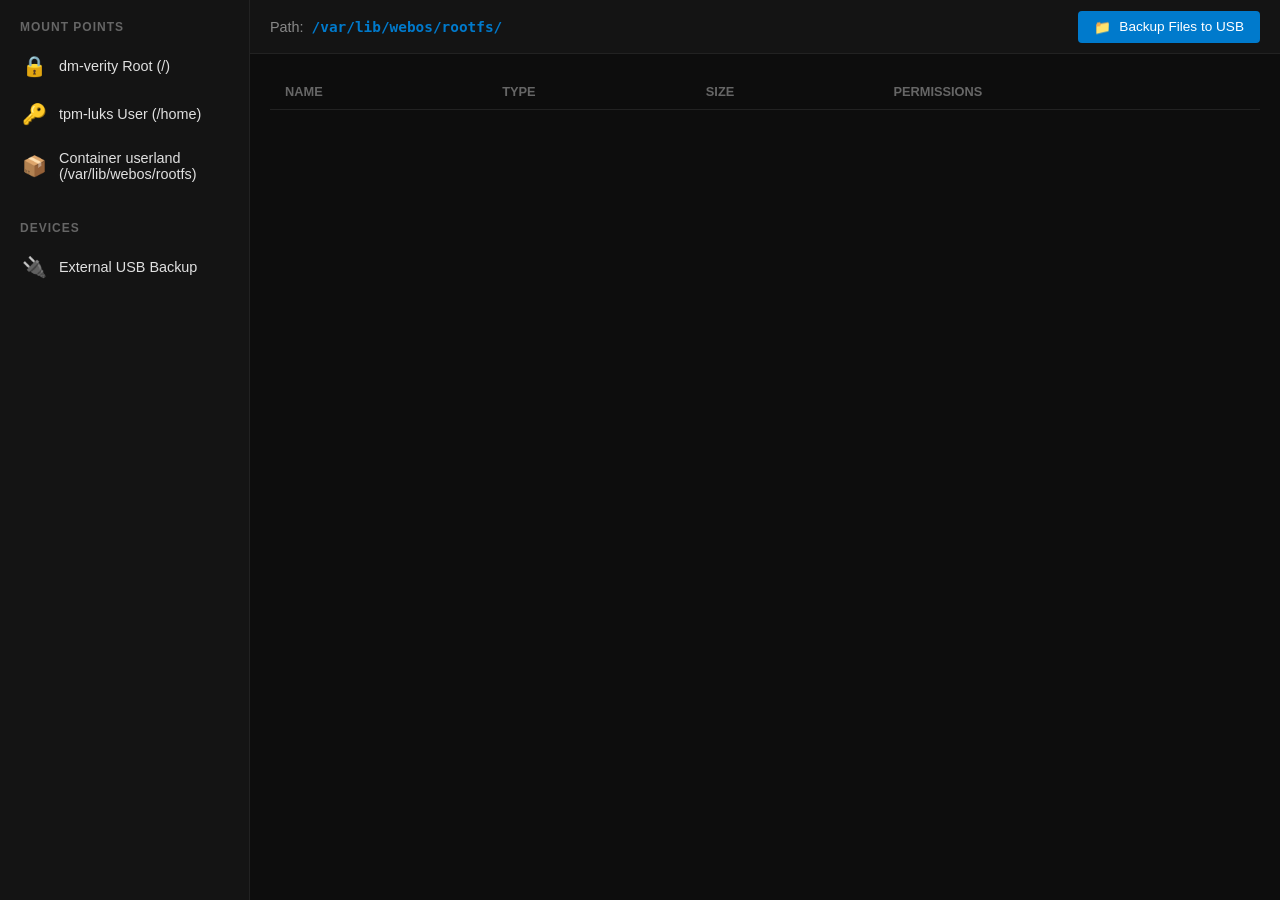
==== web-apps/files/index.html @ 71c4225b "feat: implement tabbed multitasking, settings & files PWAs, and low-level OS configuration scripts" ====
<!DOCTYPE html>
<html lang="en">
<head>
    <meta charset="UTF-8">
    <meta name="viewport" content="width=device-width, initial-scale=1.0">
    <title>Files | WebOS File Viewer</title>
    <link rel="stylesheet" href="style.css">
    <script src="qrc:///qtwebchannel/qwebchannel.js"></script>
</head>
<body>
    <div class="files-app-container">
        <!-- Sidebar Navigation -->
        <aside class="files-sidebar">
            <div class="section-title">Mount Points</div>
            <ul class="drive-list">
                <li class="active" onclick="switchDirectory('system-root')">
                    <span class="icon">🔒</span>
                    <span class="label">dm-verity Root (/)</span>
                </li>
                <li onclick="switchDirectory('user-home')">
                    <span class="icon">🔑</span>
                    <span class="label">tpm-luks User (/home)</span>
                </li>
                <li onclick="switchDirectory('sandbox-rootfs')">
                    <span class="icon">📦</span>
                    <span class="label">Container userland (/var/lib/webos/rootfs)</span>
                </li>
            </ul>

            <div class="section-title">Devices</div>
            <ul class="drive-list">
                <li onclick="switchDirectory('external-usb')">
                    <span class="icon">🔌</span>
                    <span class="label">External USB Backup</span>
                </li>
            </ul>
        </aside>

        <!-- Main Explorer Area -->
        <main class="files-main">
            <header class="explorer-header">
                <div class="path-bar">
                    <span>Path:</span>
                    <span id="current-path" class="path-text">/var/lib/webos/rootfs/</span>
                </div>
                <button class="btn btn-primary" onclick="triggerBackupJob()">
                    <span class="btn-icon">📁</span> Backup Files to USB
                </button>
            </header>

            <!-- File Grid/List -->
            <section class="explorer-content">
                <table class="files-table">
                    <thead>
                        <tr>
                            <th>Name</th>
                            <th>Type</th>
                            <th>Size</th>
                            <th>Permissions</th>
                        </tr>
                    </thead>
                    <tbody id="files-list-body">
                        <!-- Populated dynamically via JS -->
                    </tbody>
                </table>
            </section>

            <!-- Task Telemetry Footer -->
            <footer id="files-telemetry-footer" class="files-footer hidden">
                <div class="footer-job-details">
                    <span class="job-lbl">Async System Copy Job</span>
                    <span id="footer-job-id" class="job-id">ID: ----</span>
                </div>
                <div class="footer-progress-track">
                    <div id="footer-progress-fill" class="footer-progress-fill" style="width: 0%"></div>
                </div>
                <div class="footer-status-row">
                    <span id="footer-percentage-text">0% Completed</span>
                    <span id="footer-status-msg">Executing File Worker...</span>
                </div>
            </footer>
        </main>
    </div>

    <script src="script.js"></script>
</body>
</html>
---- web-apps/files/style.css ----
* {
    box-sizing: border-box;
    margin: 0;
    padding: 0;
}

body {
    background-color: #0a0a0a;
    color: #ffffff;
    font-family: -apple-system, BlinkMacSystemFont, "Segoe UI", Roboto, Helvetica, Arial, sans-serif;
    overflow: hidden;
    height: 100vh;
}

.files-app-container {
    display: flex;
    height: 100vh;
    width: 100vw;
}

/* Sidebar Styling */
.files-sidebar {
    width: 250px;
    background-color: #141414;
    border-right: 1px solid #222222;
    padding: 20px 10px;
    display: flex;
    flex-direction: column;
    flex-shrink: 0;
}

.section-title {
    font-size: 0.75rem;
    color: #666666;
    text-transform: uppercase;
    letter-spacing: 1px;
    margin-bottom: 10px;
    margin-left: 10px;
    font-weight: bold;
}

.drive-list {
    list-style: none;
    margin-bottom: 25px;
}

.drive-list li {
    display: flex;
    align-items: center;
    gap: 12px;
    padding: 10px 12px;
    border-radius: 6px;
    cursor: pointer;
    margin-bottom: 4px;
    transition: background-color 0.2s;
}

.drive-list li:hover {
    background-color: #1f1f1f;
}

.drive-list li.active {
    background-color: #1f1f1f;
    border: 1px solid #2d2d2d;
}

.drive-list li .icon {
    font-size: 1.25rem;
}

.drive-list li .label {
    font-size: 0.9rem;
    color: #e0e0e0;
}

/* Main Explorer Pane */
.files-main {
    flex-grow: 1;
    display: flex;
    flex-direction: column;
    height: 100%;
    background-color: #0d0d0d;
}

.explorer-header {
    height: 54px;
    border-bottom: 1px solid #222222;
    display: flex;
    align-items: center;
    justify-content: space-between;
    padding: 0 20px;
    background-color: #141414;
    flex-shrink: 0;
}

.path-bar {
    display: flex;
    align-items: center;
    gap: 8px;
    font-size: 0.9rem;
    color: #888888;
}

.path-text {
    font-family: monospace;
    color: #007acc;
    font-weight: bold;
}

.btn {
    border: none;
    border-radius: 4px;
    padding: 8px 16px;
    font-size: 0.85rem;
    font-weight: 500;
    cursor: pointer;
    display: flex;
    align-items: center;
    gap: 8px;
    transition: background-color 0.2s;
}

.btn-primary {
    background-color: #007acc;
    color: #ffffff;
}

.btn-primary:hover {
    background-color: #005999;
}

/* Table explorer styling */
.explorer-content {
    flex-grow: 1;
    overflow-y: auto;
    padding: 20px;
}

.files-table {
    width: 100%;
    border-collapse: collapse;
    text-align: left;
}

.files-table th {
    color: #666666;
    font-size: 0.8rem;
    text-transform: uppercase;
    font-weight: bold;
    padding: 10px 15px;
    border-bottom: 1px solid #222222;
}

.files-table td {
    padding: 12px 15px;
    font-size: 0.9rem;
    border-bottom: 1px solid #141414;
    color: #e0e0e0;
}

.files-table tr {
    cursor: pointer;
    transition: background-color 0.15s;
}

.files-table tr:hover td {
    background-color: #1a1a1a;
    color: #ffffff;
}

.files-table tr.folder td {
    color: #ffca28; /* yellow for folders */
}

.files-table tr.folder:hover td {
    color: #ffd54f;
}

/* Footer Status Bar for Telemetry */
.files-footer {
    height: 90px;
    background-color: #141414;
    border-top: 1px solid #222222;
    padding: 15px 20px;
    display: flex;
    flex-direction: column;
    gap: 8px;
    flex-shrink: 0;
}

.footer-job-details {
    display: flex;
    justify-content: space-between;
    align-items: center;
}

.job-lbl {
    font-size: 0.85rem;
    font-weight: 500;
}

.job-id {
    font-family: monospace;
    font-size: 0.8rem;
    color: #888888;
}

.footer-progress-track {
    background-color: #090909;
    height: 6px;
    border-radius: 3px;
    width: 100%;
    overflow: hidden;
}

.footer-progress-fill {
    background-color: #007acc;
    height: 100%;
    width: 0%;
    border-radius: 3px;
    transition: width 0.3s ease-out;
}

.footer-status-row {
    display: flex;
    justify-content: space-between;
    font-size: 0.75rem;
    font-weight: bold;
    color: #ffeb3b;
}

#footer-status-msg {
    color: #888888;
    font-weight: normal;
}

.hidden {
    display: none !important;
}
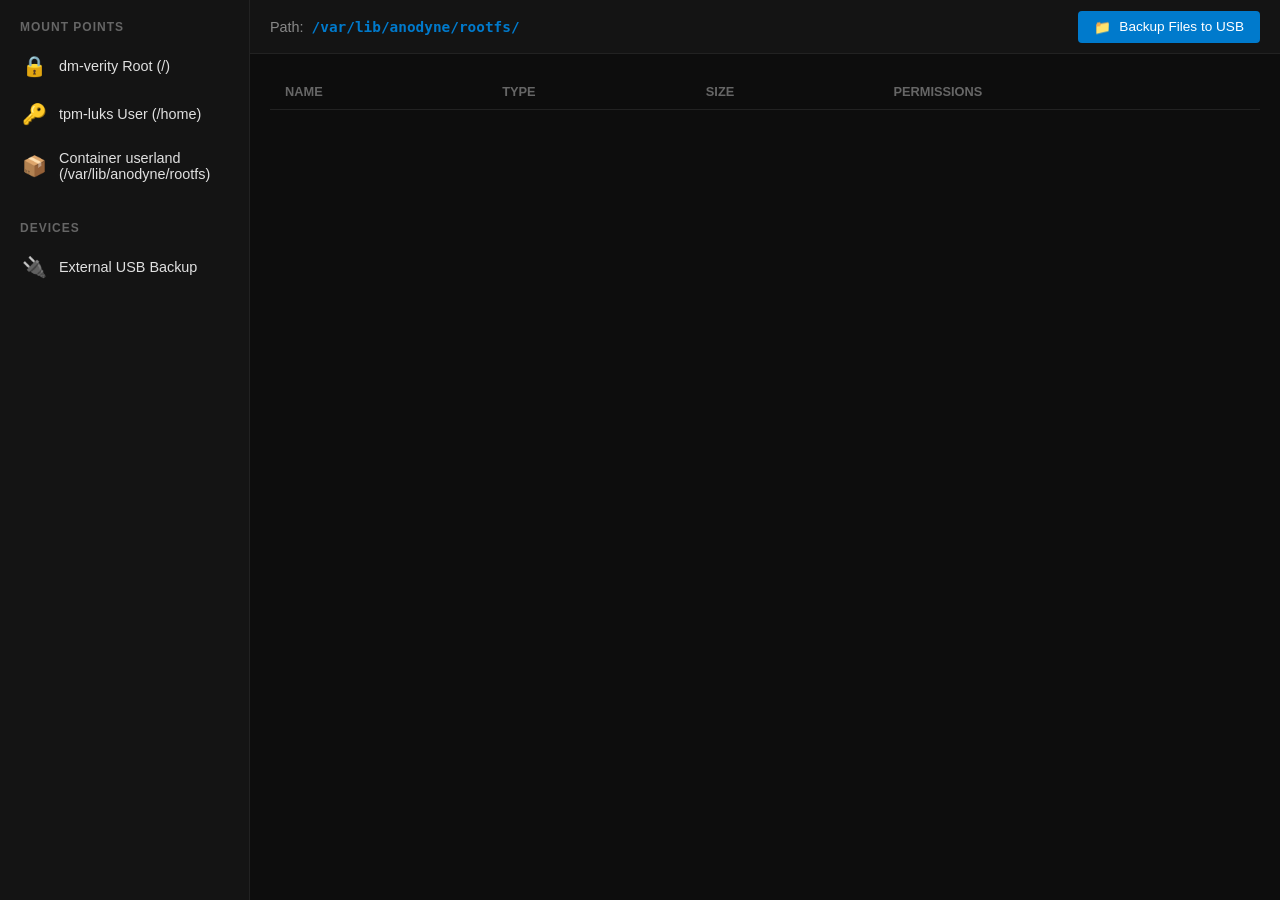
==== commit b6e07915: "Rename project to Anodyne OS and add GitHub Pages index.html" ====
--- a/web-apps/files/index.html
+++ b/web-apps/files/index.html
@@ -3,7 +3,7 @@
 <head>
     <meta charset="UTF-8">
     <meta name="viewport" content="width=device-width, initial-scale=1.0">
-    <title>Files | WebOS File Viewer</title>
+    <title>Files | Anodyne File Viewer</title>
     <link rel="stylesheet" href="style.css">
     <script src="qrc:///qtwebchannel/qwebchannel.js"></script>
 </head>
@@ -23,7 +23,7 @@
                 </li>
                 <li onclick="switchDirectory('sandbox-rootfs')">
                     <span class="icon">📦</span>
-                    <span class="label">Container userland (/var/lib/webos/rootfs)</span>
+                    <span class="label">Container userland (/var/lib/anodyne/rootfs)</span>
                 </li>
             </ul>
 
@@ -41,7 +41,7 @@
             <header class="explorer-header">
                 <div class="path-bar">
                     <span>Path:</span>
-                    <span id="current-path" class="path-text">/var/lib/webos/rootfs/</span>
+                    <span id="current-path" class="path-text">/var/lib/anodyne/rootfs/</span>
                 </div>
                 <button class="btn btn-primary" onclick="triggerBackupJob()">
                     <span class="btn-icon">📁</span> Backup Files to USB
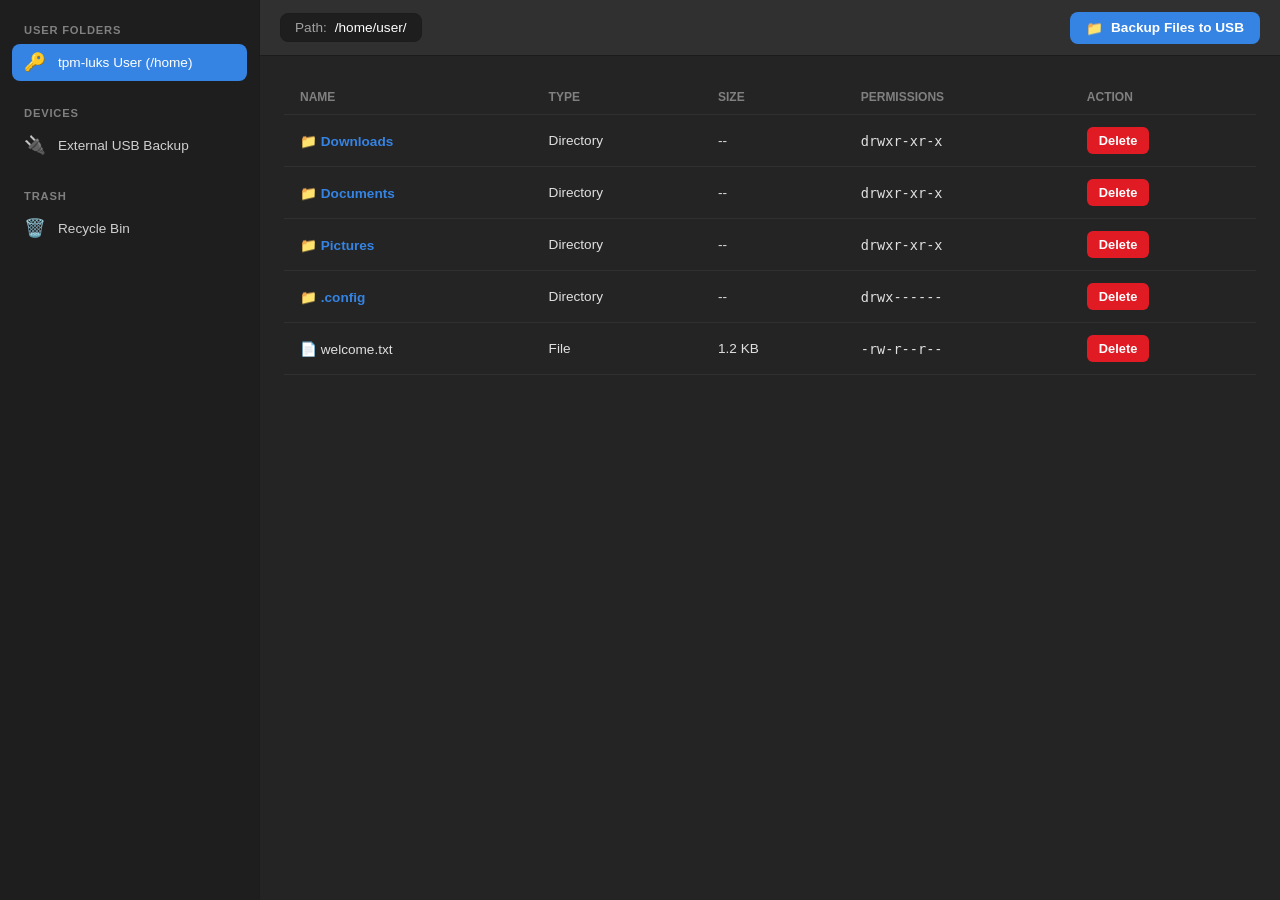
==== commit eec7a629: "feat: complete OS core synthesis with macOS bar, Gnome views, Momentum screen, and factory setup scr" ====
--- a/web-apps/files/index.html
+++ b/web-apps/files/index.html
@@ -11,27 +11,27 @@
     <div class="files-app-container">
         <!-- Sidebar Navigation -->
         <aside class="files-sidebar">
-            <div class="section-title">Mount Points</div>
+            <div class="section-title">User Folders</div>
             <ul class="drive-list">
-                <li class="active" onclick="switchDirectory('system-root')">
-                    <span class="icon">🔒</span>
-                    <span class="label">dm-verity Root (/)</span>
-                </li>
-                <li onclick="switchDirectory('user-home')">
+                <li id="sb-user-home" class="active" onclick="switchDirectory('user-home')">
                     <span class="icon">🔑</span>
                     <span class="label">tpm-luks User (/home)</span>
-                </li>
-                <li onclick="switchDirectory('sandbox-rootfs')">
-                    <span class="icon">📦</span>
-                    <span class="label">Container userland (/var/lib/anodyne/rootfs)</span>
                 </li>
             </ul>
 
             <div class="section-title">Devices</div>
             <ul class="drive-list">
-                <li onclick="switchDirectory('external-usb')">
+                <li id="sb-external-usb" onclick="switchDirectory('external-usb')">
                     <span class="icon">🔌</span>
                     <span class="label">External USB Backup</span>
+                </li>
+            </ul>
+
+            <div class="section-title">Trash</div>
+            <ul class="drive-list">
+                <li id="sb-recycle-bin" onclick="switchDirectory('recycle-bin')">
+                    <span class="icon">🗑️</span>
+                    <span class="label">Recycle Bin</span>
                 </li>
             </ul>
         </aside>
@@ -57,6 +57,7 @@
                             <th>Type</th>
                             <th>Size</th>
                             <th>Permissions</th>
+                            <th>Action</th>
                         </tr>
                     </thead>
                     <tbody id="files-list-body">
@@ -74,9 +75,16 @@
                 <div class="footer-progress-track">
                     <div id="footer-progress-fill" class="footer-progress-fill" style="width: 0%"></div>
                 </div>
-                <div class="footer-status-row">
-                    <span id="footer-percentage-text">0% Completed</span>
-                    <span id="footer-status-msg">Executing File Worker...</span>
+                <div class="footer-status-row" style="display: flex; justify-content: space-between; align-items: center; width: 100%;">
+                    <div>
+                        <span id="footer-percentage-text">0% Completed</span>
+                        <span id="footer-status-msg" style="margin-left: 10px;">Executing File Worker...</span>
+                    </div>
+                    <div class="job-controls">
+                        <button id="btn-pause" class="btn btn-secondary btn-sm" onclick="controlJob('pause')">Pause</button>
+                        <button id="btn-resume" class="btn btn-secondary btn-sm hidden" onclick="controlJob('resume')">Resume</button>
+                        <button id="btn-cancel" class="btn btn-danger btn-sm" onclick="controlJob('cancel')">Cancel</button>
+                    </div>
                 </div>
             </footer>
         </main>
--- a/web-apps/files/style.css
+++ b/web-apps/files/style.css
@@ -5,9 +5,9 @@
 }
 
 body {
-    background-color: #0a0a0a;
-    color: #ffffff;
-    font-family: -apple-system, BlinkMacSystemFont, "Segoe UI", Roboto, Helvetica, Arial, sans-serif;
+    background-color: #242424;
+    color: #ffffff;
+    font-family: Cantarell, -apple-system, BlinkMacSystemFont, "Segoe UI", Roboto, Helvetica, Arial, sans-serif;
     overflow: hidden;
     height: 100vh;
 }
@@ -18,78 +18,85 @@
     width: 100vw;
 }
 
-/* Sidebar Styling */
+/* Sidebar Styling - Gnome Style */
 .files-sidebar {
-    width: 250px;
-    background-color: #141414;
-    border-right: 1px solid #222222;
-    padding: 20px 10px;
+    width: 260px;
+    background-color: #1e1e1e;
+    border-right: 1px solid #1c1c1c;
+    padding: 24px 12px;
     display: flex;
     flex-direction: column;
     flex-shrink: 0;
 }
 
 .section-title {
-    font-size: 0.75rem;
-    color: #666666;
+    font-size: 0.7rem;
+    color: #808080;
     text-transform: uppercase;
-    letter-spacing: 1px;
-    margin-bottom: 10px;
-    margin-left: 10px;
-    font-weight: bold;
+    letter-spacing: 0.8px;
+    margin-bottom: 8px;
+    margin-left: 12px;
+    font-weight: 700;
 }
 
 .drive-list {
     list-style: none;
-    margin-bottom: 25px;
+    margin-bottom: 24px;
 }
 
 .drive-list li {
     display: flex;
     align-items: center;
     gap: 12px;
-    padding: 10px 12px;
-    border-radius: 6px;
+    padding: 8px 12px;
+    border-radius: 8px;
     cursor: pointer;
-    margin-bottom: 4px;
-    transition: background-color 0.2s;
+    margin-bottom: 2px;
+    transition: background-color 0.15s, color 0.15s;
+    color: #d0d0d0;
 }
 
 .drive-list li:hover {
-    background-color: #1f1f1f;
+    background-color: #2d2d2d;
+    color: #ffffff;
 }
 
 .drive-list li.active {
-    background-color: #1f1f1f;
-    border: 1px solid #2d2d2d;
+    background-color: #3584e4;
+    color: #ffffff;
+}
+
+.drive-list li.active .label {
+    color: #ffffff;
 }
 
 .drive-list li .icon {
-    font-size: 1.25rem;
+    font-size: 1.1rem;
 }
 
 .drive-list li .label {
-    font-size: 0.9rem;
-    color: #e0e0e0;
-}
-
-/* Main Explorer Pane */
+    font-size: 0.85rem;
+    font-weight: 500;
+    color: #d0d0d0;
+}
+
+/* Main Explorer Pane - Gnome Nautilus Style */
 .files-main {
     flex-grow: 1;
     display: flex;
     flex-direction: column;
     height: 100%;
-    background-color: #0d0d0d;
+    background-color: #242424;
 }
 
 .explorer-header {
-    height: 54px;
-    border-bottom: 1px solid #222222;
+    height: 56px;
+    border-bottom: 1px solid #1c1c1c;
     display: flex;
     align-items: center;
     justify-content: space-between;
     padding: 0 20px;
-    background-color: #141414;
+    background-color: #303030;
     flex-shrink: 0;
 }
 
@@ -97,43 +104,51 @@
     display: flex;
     align-items: center;
     gap: 8px;
-    font-size: 0.9rem;
-    color: #888888;
+    font-size: 0.85rem;
+    color: #a0a0a0;
+    background-color: #1e1e1e;
+    padding: 6px 14px;
+    border-radius: 8px;
+    border: 1px solid #1c1c1c;
 }
 
 .path-text {
-    font-family: monospace;
-    color: #007acc;
-    font-weight: bold;
+    font-family: Cantarell, "Segoe UI", sans-serif;
+    color: #ffffff;
+    font-weight: 500;
 }
 
 .btn {
     border: none;
-    border-radius: 4px;
+    border-radius: 8px;
     padding: 8px 16px;
     font-size: 0.85rem;
-    font-weight: 500;
+    font-weight: 600;
     cursor: pointer;
     display: flex;
     align-items: center;
     gap: 8px;
-    transition: background-color 0.2s;
+    transition: background-color 0.15s, transform 0.1s;
+}
+
+.btn:active {
+    transform: scale(0.98);
 }
 
 .btn-primary {
-    background-color: #007acc;
+    background-color: #3584e4;
     color: #ffffff;
 }
 
 .btn-primary:hover {
-    background-color: #005999;
+    background-color: #1c71d8;
 }
 
 /* Table explorer styling */
 .explorer-content {
     flex-grow: 1;
     overflow-y: auto;
-    padding: 20px;
+    padding: 24px;
 }
 
 .files-table {
@@ -143,48 +158,48 @@
 }
 
 .files-table th {
-    color: #666666;
-    font-size: 0.8rem;
+    color: #808080;
+    font-size: 0.75rem;
     text-transform: uppercase;
-    font-weight: bold;
-    padding: 10px 15px;
-    border-bottom: 1px solid #222222;
+    font-weight: 700;
+    padding: 10px 16px;
+    border-bottom: 1px solid #303030;
 }
 
 .files-table td {
-    padding: 12px 15px;
-    font-size: 0.9rem;
-    border-bottom: 1px solid #141414;
+    padding: 12px 16px;
+    font-size: 0.85rem;
+    border-bottom: 1px solid #303030;
     color: #e0e0e0;
 }
 
 .files-table tr {
     cursor: pointer;
-    transition: background-color 0.15s;
+    transition: background-color 0.1s;
 }
 
 .files-table tr:hover td {
-    background-color: #1a1a1a;
-    color: #ffffff;
-}
-
-.files-table tr.folder td {
-    color: #ffca28; /* yellow for folders */
-}
-
-.files-table tr.folder:hover td {
-    color: #ffd54f;
+    background-color: #2d2d2d;
+    color: #ffffff;
+}
+
+.files-table tr.folder td:first-child {
+    color: #3584e4; /* Blue folder color matching Gnome standard */
+    font-weight: 600;
+}
+
+.files-table tr.folder:hover td:first-child {
+    color: #62a0ea;
 }
 
 /* Footer Status Bar for Telemetry */
 .files-footer {
-    height: 90px;
-    background-color: #141414;
-    border-top: 1px solid #222222;
-    padding: 15px 20px;
+    background-color: #303030;
+    border-top: 1px solid #1c1c1c;
+    padding: 16px 20px;
     display: flex;
     flex-direction: column;
-    gap: 8px;
+    gap: 10px;
     flex-shrink: 0;
 }
 
@@ -196,44 +211,70 @@
 
 .job-lbl {
     font-size: 0.85rem;
-    font-weight: 500;
+    font-weight: 600;
+    color: #e0e0e0;
 }
 
 .job-id {
     font-family: monospace;
     font-size: 0.8rem;
-    color: #888888;
+    color: #808080;
 }
 
 .footer-progress-track {
-    background-color: #090909;
-    height: 6px;
-    border-radius: 3px;
+    background-color: #1e1e1e;
+    height: 8px;
+    border-radius: 4px;
     width: 100%;
     overflow: hidden;
 }
 
 .footer-progress-fill {
-    background-color: #007acc;
+    background-color: #3584e4;
     height: 100%;
     width: 0%;
-    border-radius: 3px;
+    border-radius: 4px;
     transition: width 0.3s ease-out;
 }
 
 .footer-status-row {
     display: flex;
     justify-content: space-between;
-    font-size: 0.75rem;
-    font-weight: bold;
-    color: #ffeb3b;
+    font-size: 0.8rem;
+    color: #f6d32d;
+    font-weight: 600;
 }
 
 #footer-status-msg {
-    color: #888888;
-    font-weight: normal;
+    color: #a0a0a0;
+    font-weight: 500;
 }
 
 .hidden {
     display: none !important;
 }
+
+.btn-sm {
+    padding: 6px 12px;
+    font-size: 0.8rem;
+    border-radius: 6px;
+}
+
+.btn-secondary {
+    background-color: #3a3a3a;
+    color: #ffffff;
+    border: 1px solid #4a4a4a;
+}
+
+.btn-secondary:hover {
+    background-color: #454545;
+}
+
+.btn-danger {
+    background-color: #e01b24;
+    color: #ffffff;
+}
+
+.btn-danger:hover {
+    background-color: #c01c28;
+}
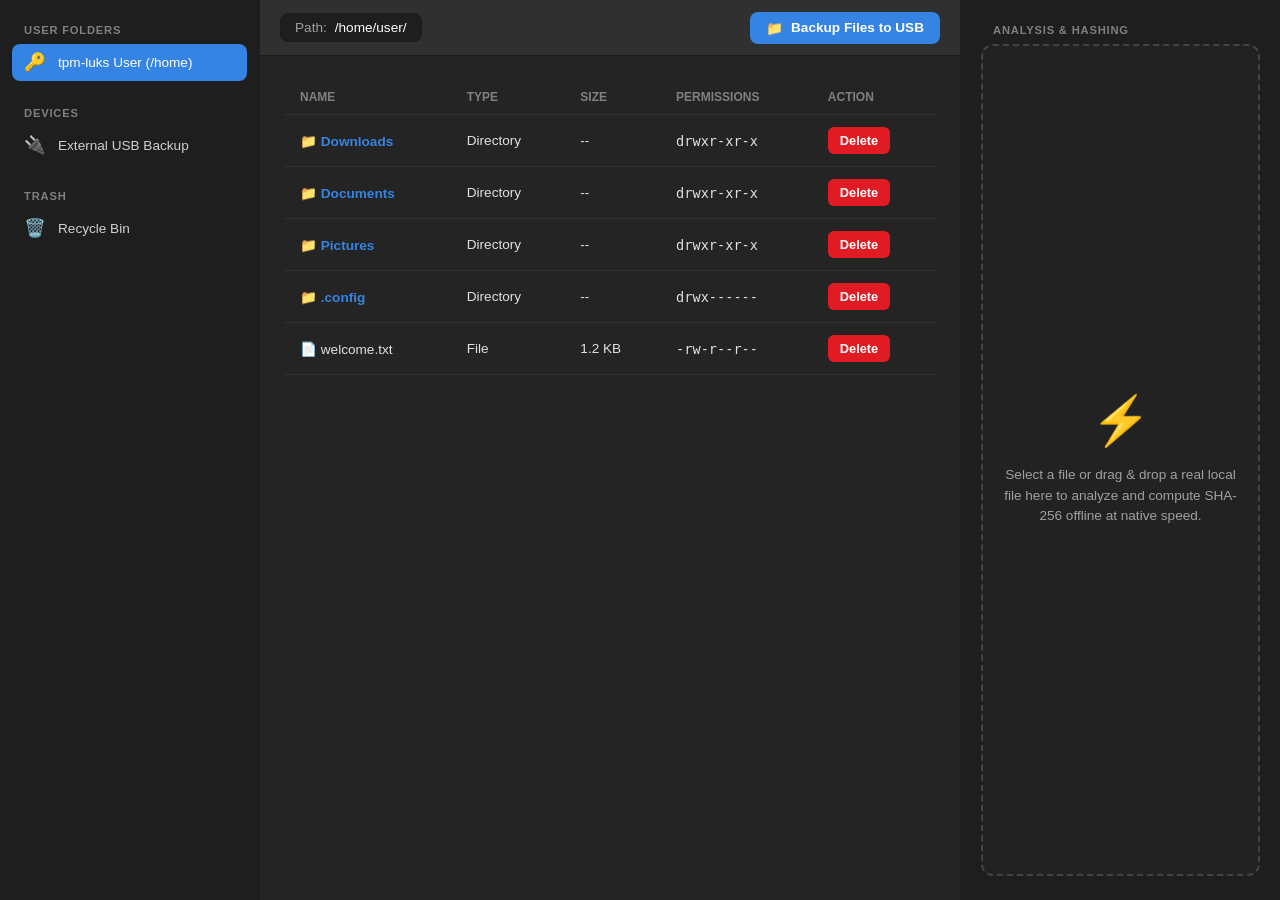
==== commit 27a935fb: "feat: integrate WebAssembly SHA-256 hashing engine and dropzone sidebar in Files app" ====
--- a/web-apps/files/index.html
+++ b/web-apps/files/index.html
@@ -88,6 +88,52 @@
                 </div>
             </footer>
         </main>
+
+        <!-- File Details & Analysis Sidebar -->
+        <aside class="details-sidebar" id="details-sidebar">
+            <div class="section-title">Analysis & Hashing</div>
+            
+            <!-- Empty State / Dropzone -->
+            <div id="details-empty-state" class="details-empty-state">
+                <div class="drop-icon">⚡</div>
+                <p class="drop-label">Select a file or drag & drop a real local file here to analyze and compute SHA-256 offline at native speed.</p>
+            </div>
+
+            <!-- Details Content -->
+            <div id="details-active-state" class="details-active-state hidden">
+                <div class="details-card">
+                    <div class="detail-row">
+                        <span class="detail-label">Name:</span>
+                        <span id="detail-name" class="detail-value">--</span>
+                    </div>
+                    <div class="detail-row">
+                        <span class="detail-label">Type:</span>
+                        <span id="detail-type" class="detail-value">--</span>
+                    </div>
+                    <div class="detail-row">
+                        <span class="detail-label">Size:</span>
+                        <span id="detail-size" class="detail-value">--</span>
+                    </div>
+                    <div class="detail-row">
+                        <span class="detail-label">Permissions:</span>
+                        <span id="detail-perms" class="detail-value"><code>--</code></span>
+                    </div>
+                </div>
+
+                <!-- Hash Controls -->
+                <div class="hash-section">
+                    <button class="btn btn-primary" id="btn-calculate-hash" onclick="calculateFileHash()" style="width: 100%; justify-content: center; margin-top: 15px;">
+                        ⚡ Calculate Checksum (WASM)
+                    </button>
+                    <div id="hash-status" class="hash-status-msg" style="margin-top: 10px; font-size: 0.9em; color: #ffcc00; text-align: center;">Initializing WASM engine...</div>
+                    <div id="hash-result-box" class="hash-result-box hidden" style="margin-top: 12px; border-top: 1px solid rgba(255,255,255,0.1); padding-top: 12px;">
+                        <div class="hash-label" style="font-size: 0.85em; color: #a0a0a0; margin-bottom: 6px;">SHA-256 Checksum:</div>
+                        <textarea id="hash-value" class="hash-value-area" readonly style="width: 100%; height: 60px; background: rgba(0,0,0,0.2); border: 1px solid rgba(255,255,255,0.1); color: #4caf50; font-family: monospace; font-size: 0.85em; padding: 6px; border-radius: 4px; resize: none; box-sizing: border-box; outline: none; word-break: break-all;"></textarea>
+                        <div class="hash-duration" style="font-size: 0.8em; color: #a0a0a0; margin-top: 4px; text-align: right;">Duration: <span id="hash-duration-val" style="font-weight: bold; color: white;">--</span> ms</div>
+                    </div>
+                </div>
+            </div>
+        </aside>
     </div>
 
     <script src="script.js"></script>
--- a/web-apps/files/style.css
+++ b/web-apps/files/style.css
@@ -278,3 +278,112 @@
 .btn-danger:hover {
     background-color: #c01c28;
 }
+
+/* File Details & Analysis Sidebar */
+.details-sidebar {
+    width: 320px;
+    background-color: #1e1e1e;
+    border-left: 1px solid #1c1c1c;
+    padding: 24px 20px;
+    display: flex;
+    flex-direction: column;
+    flex-shrink: 0;
+    overflow-y: auto;
+}
+
+.details-empty-state {
+    display: flex;
+    flex-direction: column;
+    align-items: center;
+    justify-content: center;
+    flex-grow: 1;
+    border: 2px dashed rgba(255, 255, 255, 0.15);
+    border-radius: 12px;
+    padding: 20px;
+    text-align: center;
+    background: rgba(255, 255, 255, 0.02);
+    transition: background-color 0.2s, border-color 0.2s;
+    cursor: pointer;
+}
+
+.details-empty-state.dragover {
+    background-color: rgba(53, 132, 228, 0.1);
+    border-color: #3584e4;
+}
+
+.drop-icon {
+    font-size: 3rem;
+    color: #3584e4;
+    margin-bottom: 16px;
+    animation: pulse-glow 2s infinite alternate;
+}
+
+.drop-label {
+    font-size: 0.85rem;
+    color: #a0a0a0;
+    line-height: 1.5;
+}
+
+.details-active-state {
+    display: flex;
+    flex-direction: column;
+    gap: 20px;
+}
+
+.details-card {
+    background: rgba(255, 255, 255, 0.04);
+    border: 1px solid rgba(255, 255, 255, 0.08);
+    border-radius: 10px;
+    padding: 16px;
+    display: flex;
+    flex-direction: column;
+    gap: 12px;
+}
+
+.detail-row {
+    display: flex;
+    flex-direction: column;
+    gap: 4px;
+}
+
+.detail-label {
+    font-size: 0.75rem;
+    color: #808080;
+    text-transform: uppercase;
+    font-weight: 700;
+}
+
+.detail-value {
+    font-size: 0.9rem;
+    color: #ffffff;
+    font-weight: 500;
+    word-break: break-all;
+}
+
+.hash-value-area {
+    width: 100%;
+    height: 60px;
+    background: rgba(0, 0, 0, 0.3);
+    border: 1px solid rgba(255, 255, 255, 0.1);
+    color: #50e3c2 !important;
+    font-family: monospace;
+    font-size: 0.8rem;
+    padding: 8px;
+    border-radius: 6px;
+    resize: none;
+    box-sizing: border-box;
+    outline: none;
+    word-break: break-all;
+    margin-top: 4px;
+}
+
+@keyframes pulse-glow {
+    0% {
+        transform: scale(1);
+        text-shadow: 0 0 10px rgba(53, 132, 228, 0.3);
+    }
+    100% {
+        transform: scale(1.05);
+        text-shadow: 0 0 20px rgba(53, 132, 228, 0.6);
+    }
+}
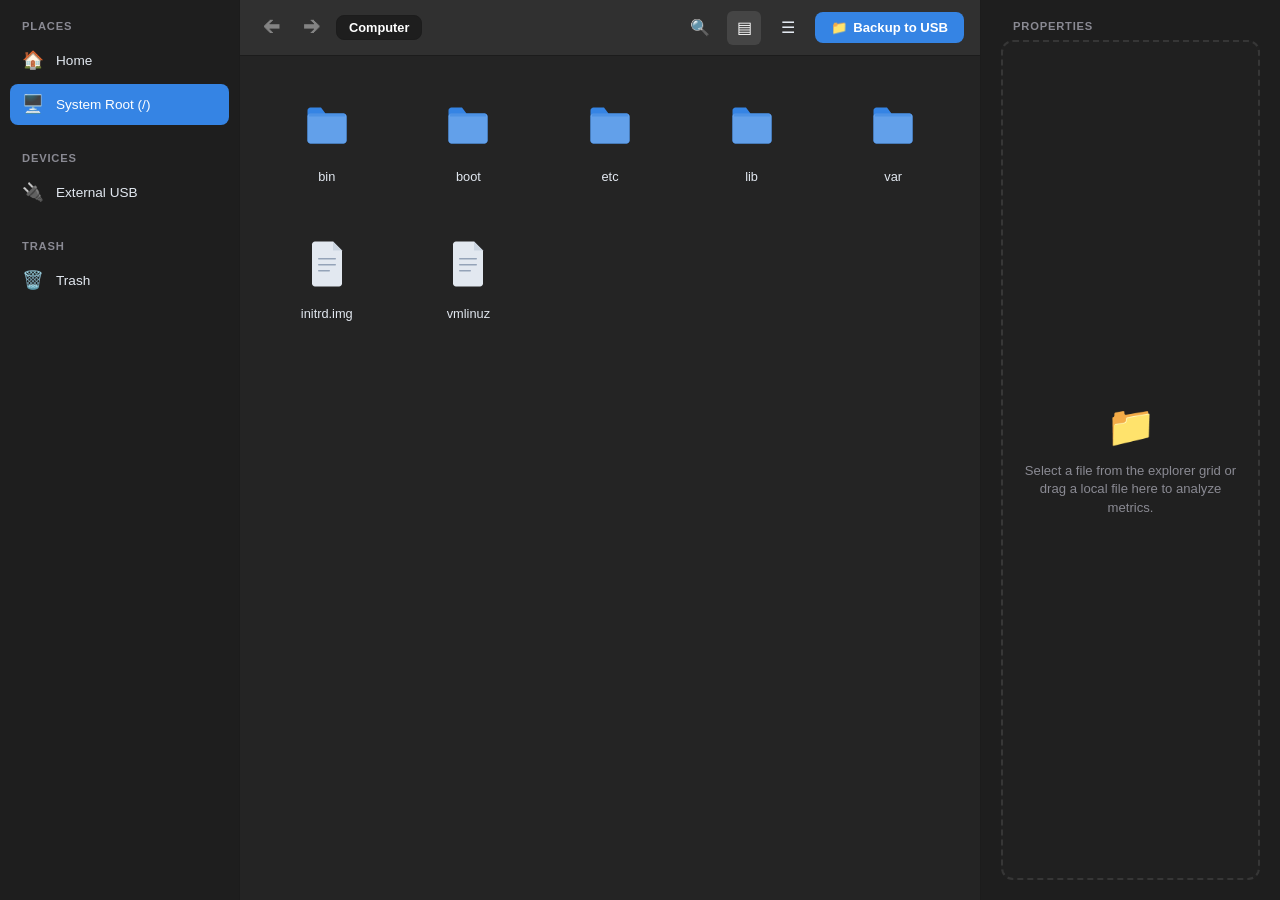
==== commit 876f8786: "feat: Sync PWA assets, add notepad, wasm_cores, implement dynamic TopBar menus, right-click tab cont" ====
--- a/web-apps/files/index.html
+++ b/web-apps/files/index.html
@@ -4,18 +4,476 @@
     <meta charset="UTF-8">
     <meta name="viewport" content="width=device-width, initial-scale=1.0">
     <title>Files | Anodyne File Viewer</title>
-    <link rel="stylesheet" href="style.css">
     <script src="qrc:///qtwebchannel/qwebchannel.js"></script>
+    <style>
+        * {
+            box-sizing: border-box;
+            margin: 0;
+            padding: 0;
+        }
+
+        body {
+            background-color: #242424;
+            color: #ffffff;
+            font-family: Cantarell, -apple-system, BlinkMacSystemFont, "Segoe UI", Roboto, Helvetica, Arial, sans-serif;
+            overflow: hidden;
+            height: 100vh;
+        }
+
+        .files-app-container {
+            display: flex;
+            height: 100vh;
+            width: 100vw;
+        }
+
+        /* Sidebar Styling - Gnome Nautilus Style */
+        .files-sidebar {
+            width: 240px;
+            background-color: #1e1e1e;
+            border-right: 1px solid #1c1c1c;
+            padding: 20px 10px;
+            display: flex;
+            flex-direction: column;
+            flex-shrink: 0;
+        }
+
+        .section-title {
+            font-size: 0.7rem;
+            color: #8a8a93;
+            text-transform: uppercase;
+            letter-spacing: 0.8px;
+            margin-bottom: 8px;
+            margin-left: 12px;
+            font-weight: 700;
+        }
+
+        .drive-list {
+            list-style: none;
+            margin-bottom: 24px;
+        }
+
+        .drive-list li {
+            display: flex;
+            align-items: center;
+            gap: 12px;
+            padding: 10px 12px;
+            border-radius: 8px;
+            cursor: pointer;
+            margin-bottom: 3px;
+            transition: background-color 0.1s, color 0.1s;
+            color: #e2e8f0;
+        }
+
+        .drive-list li:hover {
+            background-color: rgba(255, 255, 255, 0.05);
+            color: #ffffff;
+        }
+
+        .drive-list li.active {
+            background-color: #3584e4;
+            color: #ffffff;
+        }
+
+        .drive-list li .icon {
+            font-size: 1.1rem;
+        }
+
+        .drive-list li .label {
+            font-size: 0.85rem;
+            font-weight: 500;
+        }
+
+        /* Main Explorer Pane - Gnome Nautilus Style */
+        .files-main {
+            flex-grow: 1;
+            display: flex;
+            flex-direction: column;
+            height: 100%;
+            background-color: #242424;
+        }
+
+        .explorer-header {
+            height: 56px;
+            border-bottom: 1px solid #1c1c1c;
+            display: flex;
+            align-items: center;
+            justify-content: space-between;
+            padding: 0 16px;
+            background-color: #303030;
+            flex-shrink: 0;
+        }
+
+        .header-left {
+            display: flex;
+            align-items: center;
+            gap: 8px;
+        }
+
+        .header-right {
+            display: flex;
+            align-items: center;
+            gap: 10px;
+        }
+
+        .nav-btn {
+            background: transparent;
+            border: none;
+            color: #ffffff;
+            font-size: 1.1rem;
+            cursor: pointer;
+            width: 32px;
+            height: 32px;
+            display: flex;
+            align-items: center;
+            justify-content: center;
+            border-radius: 50%;
+            transition: background-color 0.15s;
+        }
+
+        .nav-btn:hover {
+            background-color: rgba(255, 255, 255, 0.08);
+        }
+
+        .header-action-btn {
+            background: transparent;
+            border: none;
+            color: #e2e8f0;
+            font-size: 1rem;
+            cursor: pointer;
+            width: 34px;
+            height: 34px;
+            display: flex;
+            align-items: center;
+            justify-content: center;
+            border-radius: 6px;
+            transition: background-color 0.15s, color 0.15s;
+        }
+
+        .header-action-btn:hover {
+            background-color: rgba(255, 255, 255, 0.08);
+            color: #ffffff;
+        }
+
+        .header-action-btn.active {
+            background-color: rgba(255, 255, 255, 0.1);
+            color: #ffffff;
+        }
+
+        /* Breadcrumbs (Nautilus style segment cards) */
+        .nautilus-breadcrumbs {
+            display: flex;
+            align-items: center;
+            gap: 4px;
+            background-color: #1e1e1e;
+            padding: 4px 12px;
+            border-radius: 8px;
+            border: 1px solid #1c1c1c;
+            font-size: 0.8rem;
+        }
+
+        .breadcrumb-item {
+            cursor: pointer;
+            color: #cbd5e1;
+            font-weight: 500;
+        }
+
+        .breadcrumb-item:hover {
+            color: #ffffff;
+        }
+
+        .breadcrumb-separator {
+            color: #64748b;
+            font-size: 0.75rem;
+        }
+
+        .breadcrumb-item.active {
+            color: #ffffff;
+            font-weight: 600;
+        }
+
+        .btn {
+            border: none;
+            border-radius: 8px;
+            padding: 8px 16px;
+            font-size: 0.82rem;
+            font-weight: 600;
+            cursor: pointer;
+            display: flex;
+            align-items: center;
+            gap: 6px;
+            transition: background-color 0.15s, transform 0.1s;
+        }
+
+        .btn:active {
+            transform: scale(0.98);
+        }
+
+        .btn-primary {
+            background-color: #3584e4;
+            color: #ffffff;
+        }
+
+        .btn-primary:hover {
+            background-color: #1c71d8;
+        }
+
+        /* Nautilus Grid Explorer layout */
+        .explorer-content {
+            flex-grow: 1;
+            overflow-y: auto;
+            padding: 24px;
+        }
+
+        .files-grid {
+            display: grid;
+            grid-template-columns: repeat(auto-fill, minmax(110px, 1fr));
+            gap: 16px;
+        }
+
+        .grid-item {
+            display: flex;
+            flex-direction: column;
+            align-items: center;
+            text-align: center;
+            padding: 14px 10px;
+            border-radius: 10px;
+            cursor: pointer;
+            user-select: none;
+            transition: background-color 0.12s, border-color 0.12s;
+            border: 1px solid transparent;
+        }
+
+        .grid-item:hover {
+            background-color: rgba(255, 255, 255, 0.05);
+        }
+
+        .grid-item.selected {
+            background-color: #3584e4;
+            border-color: #1c71d8;
+        }
+
+        .grid-item.selected .item-name {
+            color: #ffffff;
+            background-color: #1c71d8;
+            border-radius: 4px;
+            padding: 1px 6px;
+        }
+
+        .item-icon {
+            margin-bottom: 8px;
+            display: flex;
+            justify-content: center;
+            align-items: center;
+            width: 64px;
+            height: 64px;
+        }
+
+        .item-name {
+            font-size: 0.8rem;
+            color: #e2e8f0;
+            max-width: 100%;
+            overflow: hidden;
+            text-overflow: ellipsis;
+            white-space: nowrap;
+            font-weight: 500;
+            padding: 2px 4px;
+        }
+
+        /* Footer Status Bar for Telemetry */
+        .files-footer {
+            background-color: #303030;
+            border-top: 1px solid #1c1c1c;
+            padding: 16px 20px;
+            display: flex;
+            flex-direction: column;
+            gap: 10px;
+            flex-shrink: 0;
+        }
+
+        .footer-job-details {
+            display: flex;
+            justify-content: space-between;
+            align-items: center;
+        }
+
+        .job-lbl {
+            font-size: 0.85rem;
+            font-weight: 600;
+            color: #e0e0e0;
+        }
+
+        .job-id {
+            font-family: monospace;
+            font-size: 0.8rem;
+            color: #808080;
+        }
+
+        .footer-progress-track {
+            background-color: #1e1e1e;
+            height: 8px;
+            border-radius: 4px;
+            width: 100%;
+            overflow: hidden;
+        }
+
+        .footer-progress-fill {
+            background-color: #3584e4;
+            height: 100%;
+            width: 0%;
+            border-radius: 4px;
+            transition: width 0.3s ease-out;
+        }
+
+        .footer-status-row {
+            display: flex;
+            justify-content: space-between;
+            font-size: 0.8rem;
+            color: #f6d32d;
+            font-weight: 600;
+        }
+
+        #footer-status-msg {
+            color: #a0a0a0;
+            font-weight: 500;
+        }
+
+        .hidden {
+            display: none !important;
+        }
+
+        .btn-sm {
+            padding: 6px 12px;
+            font-size: 0.8rem;
+            border-radius: 6px;
+        }
+
+        .btn-secondary {
+            background-color: #3a3a3a;
+            color: #ffffff;
+            border: 1px solid #4a4a4a;
+        }
+
+        .btn-secondary:hover {
+            background-color: #454545;
+        }
+
+        .btn-danger {
+            background-color: #e01b24;
+            color: #ffffff;
+        }
+
+        .btn-danger:hover {
+            background-color: #c01c28;
+        }
+
+        /* File Details & Analysis Sidebar */
+        .details-sidebar {
+            width: 300px;
+            background-color: #1e1e1e;
+            border-left: 1px solid #1c1c1c;
+            padding: 20px;
+            display: flex;
+            flex-direction: column;
+            flex-shrink: 0;
+            overflow-y: auto;
+        }
+
+        .details-empty-state {
+            display: flex;
+            flex-direction: column;
+            align-items: center;
+            justify-content: center;
+            flex-grow: 1;
+            border: 2px dashed rgba(255, 255, 255, 0.1);
+            border-radius: 12px;
+            padding: 20px;
+            text-align: center;
+            background: rgba(255, 255, 255, 0.01);
+            transition: background-color 0.2s, border-color 0.2s;
+            cursor: pointer;
+        }
+
+        .details-empty-state.dragover {
+            background-color: rgba(53, 132, 228, 0.08);
+            border-color: #3584e4;
+        }
+
+        .drop-icon {
+            font-size: 2.5rem;
+            color: #3584e4;
+            margin-bottom: 12px;
+            animation: pulse-glow 2s infinite alternate;
+        }
+
+        .drop-label {
+            font-size: 0.82rem;
+            color: #8a8a93;
+            line-height: 1.4;
+        }
+
+        .details-active-state {
+            display: flex;
+            flex-direction: column;
+            gap: 18px;
+        }
+
+        .details-card {
+            background: rgba(255, 255, 255, 0.03);
+            border: 1px solid rgba(255, 255, 255, 0.06);
+            border-radius: 10px;
+            padding: 14px;
+            display: flex;
+            flex-direction: column;
+            gap: 10px;
+        }
+
+        .detail-row {
+            display: flex;
+            flex-direction: column;
+            gap: 4px;
+        }
+
+        .detail-label {
+            font-size: 0.72rem;
+            color: #8a8a93;
+            text-transform: uppercase;
+            font-weight: 700;
+        }
+
+        .detail-value {
+            font-size: 0.88rem;
+            color: #ffffff;
+            font-weight: 500;
+            word-break: break-all;
+        }
+
+
+
+        @keyframes pulse-glow {
+            0% {
+                transform: scale(1);
+                text-shadow: 0 0 10px rgba(53, 132, 228, 0.3);
+            }
+            100% {
+                transform: scale(1.05);
+                text-shadow: 0 0 20px rgba(53, 132, 228, 0.6);
+            }
+        }
+    </style>
 </head>
 <body>
     <div class="files-app-container">
-        <!-- Sidebar Navigation -->
+        <!-- Sidebar Navigation (GNOME Nautilus Style) -->
         <aside class="files-sidebar">
-            <div class="section-title">User Folders</div>
+            <div class="section-title">Places</div>
             <ul class="drive-list">
-                <li id="sb-user-home" class="active" onclick="switchDirectory('user-home')">
-                    <span class="icon">🔑</span>
-                    <span class="label">tpm-luks User (/home)</span>
+                <li id="sb-user-home" onclick="switchDirectory('user-home')">
+                    <span class="icon">🏠</span>
+                    <span class="label">Home</span>
+                </li>
+                <li id="sb-system-root" class="active" onclick="switchDirectory('system-root')">
+                    <span class="icon">🖥️</span>
+                    <span class="label">System Root (/)</span>
                 </li>
             </ul>
 
@@ -23,7 +481,7 @@
             <ul class="drive-list">
                 <li id="sb-external-usb" onclick="switchDirectory('external-usb')">
                     <span class="icon">🔌</span>
-                    <span class="label">External USB Backup</span>
+                    <span class="label">External USB</span>
                 </li>
             </ul>
 
@@ -31,39 +489,37 @@
             <ul class="drive-list">
                 <li id="sb-recycle-bin" onclick="switchDirectory('recycle-bin')">
                     <span class="icon">🗑️</span>
-                    <span class="label">Recycle Bin</span>
+                    <span class="label">Trash</span>
                 </li>
             </ul>
         </aside>
 
         <!-- Main Explorer Area -->
         <main class="files-main">
+            <!-- Nautilus Header Bar -->
             <header class="explorer-header">
-                <div class="path-bar">
-                    <span>Path:</span>
-                    <span id="current-path" class="path-text">/var/lib/anodyne/rootfs/</span>
+                <div class="header-left">
+                    <button class="nav-btn" onclick="historyBack()" id="btn-back" title="Go Back">🡰</button>
+                    <button class="nav-btn" onclick="historyForward()" id="btn-forward" title="Go Forward">🡲</button>
+                    <div class="nautilus-breadcrumbs" id="nautilus-breadcrumbs">
+                        <!-- Populated dynamically via JS -->
+                    </div>
                 </div>
-                <button class="btn btn-primary" onclick="triggerBackupJob()">
-                    <span class="btn-icon">📁</span> Backup Files to USB
-                </button>
+                <div class="header-right">
+                    <button class="header-action-btn" title="Search files">🔍</button>
+                    <button class="header-action-btn active" title="Grid view">▤</button>
+                    <button class="header-action-btn" title="View options">☰</button>
+                    <button class="btn btn-primary" onclick="triggerBackupJob()">
+                        <span class="btn-icon">📁</span> Backup to USB
+                    </button>
+                </div>
             </header>
 
-            <!-- File Grid/List -->
+            <!-- File Grid Content Pane -->
             <section class="explorer-content">
-                <table class="files-table">
-                    <thead>
-                        <tr>
-                            <th>Name</th>
-                            <th>Type</th>
-                            <th>Size</th>
-                            <th>Permissions</th>
-                            <th>Action</th>
-                        </tr>
-                    </thead>
-                    <tbody id="files-list-body">
-                        <!-- Populated dynamically via JS -->
-                    </tbody>
-                </table>
+                <div class="files-grid" id="files-grid">
+                    <!-- Populated dynamically via JS -->
+                </div>
             </section>
 
             <!-- Task Telemetry Footer -->
@@ -91,12 +547,12 @@
 
         <!-- File Details & Analysis Sidebar -->
         <aside class="details-sidebar" id="details-sidebar">
-            <div class="section-title">Analysis & Hashing</div>
+            <div class="section-title">Properties</div>
             
             <!-- Empty State / Dropzone -->
             <div id="details-empty-state" class="details-empty-state">
-                <div class="drop-icon">⚡</div>
-                <p class="drop-label">Select a file or drag & drop a real local file here to analyze and compute SHA-256 offline at native speed.</p>
+                <div class="drop-icon">📁</div>
+                <p class="drop-label">Select a file from the explorer grid or drag a local file here to analyze metrics.</p>
             </div>
 
             <!-- Details Content -->
@@ -120,22 +576,414 @@
                     </div>
                 </div>
 
-                <!-- Hash Controls -->
-                <div class="hash-section">
-                    <button class="btn btn-primary" id="btn-calculate-hash" onclick="calculateFileHash()" style="width: 100%; justify-content: center; margin-top: 15px;">
-                        ⚡ Calculate Checksum (WASM)
-                    </button>
-                    <div id="hash-status" class="hash-status-msg" style="margin-top: 10px; font-size: 0.9em; color: #ffcc00; text-align: center;">Initializing WASM engine...</div>
-                    <div id="hash-result-box" class="hash-result-box hidden" style="margin-top: 12px; border-top: 1px solid rgba(255,255,255,0.1); padding-top: 12px;">
-                        <div class="hash-label" style="font-size: 0.85em; color: #a0a0a0; margin-bottom: 6px;">SHA-256 Checksum:</div>
-                        <textarea id="hash-value" class="hash-value-area" readonly style="width: 100%; height: 60px; background: rgba(0,0,0,0.2); border: 1px solid rgba(255,255,255,0.1); color: #4caf50; font-family: monospace; font-size: 0.85em; padding: 6px; border-radius: 4px; resize: none; box-sizing: border-box; outline: none; word-break: break-all;"></textarea>
-                        <div class="hash-duration" style="font-size: 0.8em; color: #a0a0a0; margin-top: 4px; text-align: right;">Duration: <span id="hash-duration-val" style="font-weight: bold; color: white;">--</span> ms</div>
-                    </div>
-                </div>
+
             </div>
         </aside>
     </div>
 
-    <script src="script.js"></script>
+    <script>
+        let selectedFileData = null;
+        let selectedFileName = "";
+        let currentDirectoryKey = "";
+
+        // Navigation history
+        let navigationHistory = [];
+        let historyIndex = -1;
+
+        (function() {
+            var messagePort = null;
+            var pendingRequests = [];
+            var callbackMap = {};
+
+            window.addEventListener('message', function(e) {
+                if (e.data === 'init-ipc' && e.ports && e.ports.length > 0) {
+                    messagePort = e.ports[0];
+                    messagePort.onmessage = function(event) {
+                        // Secure WebMessagePort messages
+                    };
+                    
+                    while (pendingRequests.length > 0) {
+                        var req = pendingRequests.shift();
+                        messagePort.postMessage(JSON.stringify(req));
+                    }
+                }
+            });
+
+            window.addEventListener('anodyneIpcResponse', function(e) {
+                var detail = e.detail;
+                if (detail && callbackMap[detail.id]) {
+                    callbackMap[detail.id](detail.result);
+                    delete callbackMap[detail.id];
+                }
+            });
+
+            window.anodyneIPC = {
+                send: function(action) {
+                    var args = Array.prototype.slice.call(arguments, 1);
+                    if (window.sysContext) {
+                        if (typeof window.sysContext[action] === 'function') {
+                            var res = window.sysContext[action].apply(window.sysContext, args);
+                            return Promise.resolve(res);
+                        } else if (action === "logWebEvent") {
+                            window.sysContext.logWebEvent(args[0]);
+                            return Promise.resolve("success");
+                        } else if (action === "executeSystemCommand") {
+                            window.sysContext.executeSystemCommand(args[0]);
+                            return Promise.resolve("success");
+                        } else if (action === "jobControl") {
+                            window.sysContext.jobControl(args[0], args[1]);
+                            return Promise.resolve("success");
+                        } else if (action === "launchAppTab") {
+                            window.sysContext.launchOrSwitchApp(args[0], args[1], args[2]);
+                            return Promise.resolve("success");
+                        } else if (action === "getGpsLocation") {
+                            return Promise.resolve("Lubuntu Host (Local)");
+                        } else if (action === "getAccessPin") {
+                            return Promise.resolve("8888");
+                        } else if (action === "registerDynamicPwa" || action === "registerDynamicExtension" || action === "unregisterDynamicPwa" || action === "unregisterDynamicExtension" || action === "getDynamicPwasJson" || action === "getDynamicExtensionsJson") {
+                            return Promise.resolve("[]");
+                        }
+                    }
+                    var id = 'msg_' + Math.random().toString(36).substr(2, 9);
+                    return new Promise(function(resolve) {
+                        callbackMap[id] = resolve;
+                        var req = { id: id, action: action, args: args };
+                        if (messagePort) {
+                            messagePort.postMessage(JSON.stringify(req));
+                        } else {
+                            pendingRequests.push(req);
+                        }
+                    });
+                }
+            };
+        })();
+
+        document.addEventListener("DOMContentLoaded", function() {
+            initializeAnodyneIPCBridge();
+            initializeDragAndDrop();
+            // Default to system root view
+            navigateTo('system-root');
+        });
+
+        let activeJobId = "";
+
+        // 1. Host QWebChannel Synchronization
+        function initializeAnodyneIPCBridge() {
+            if (typeof qt !== 'undefined' && qt.webChannelTransport) {
+                new QWebChannel(qt.webChannelTransport, function(channel) {
+                    window.sysContext = channel.objects.sysContext;
+                    setupBridgeCallbacks();
+                });
+            } else {
+                setupBridgeCallbacks();
+            }
+        }
+
+        function setupBridgeCallbacks() {
+            window.anodyneIPC.send("logWebEvent", "Files PWA: WebMessagePort bridge synchronized.");
+            
+            // Register app menus
+            window.anodyneIPC.send("setAppMenus", "files", "Files", [
+                {
+                    category: "File",
+                    items: ["New Window", "New Folder", "New Document", "Properties", "Close"]
+                },
+                {
+                    category: "Edit",
+                    items: ["Undo", "Redo", "Cut", "Copy", "Paste", "Select All"]
+                }
+            ]);
+
+            window.onNativeJobProgressChanged = function(jobId, progress) {
+                if (activeJobId !== jobId) {
+                    activeJobId = jobId;
+                    document.getElementById("btn-pause").classList.remove("hidden");
+                    document.getElementById("btn-resume").classList.add("hidden");
+                }
+                updateFooterTaskBar(jobId, progress);
+            };
+            
+            window.onNativeJobFinished = function(jobId, success, message) {
+                completeFooterTaskBar(jobId, success, message);
+            };
+        }
+
+        // 2. Directory Navigation Engine (Mocking namespaces)
+        const fileSystemData = {
+            'system-root': {
+                name: 'Other Locations',
+                path: '/',
+                items: [
+                    { name: 'bin', type: 'Directory', size: '--', perms: 'drwxr-xr-x' },
+                    { name: 'boot', type: 'Directory', size: '--', perms: 'drwxr-xr-x' },
+                    { name: 'etc', type: 'Directory', size: '--', perms: 'drwxr-xr-x' },
+                    { name: 'lib', type: 'Directory', size: '--', perms: 'drwxr-xr-x' },
+                    { name: 'var', type: 'Directory', size: '--', perms: 'drwxr-xr-x' },
+                    { name: 'initrd.img', type: 'File', size: '28.4 MB', perms: '-rw-r--r--' },
+                    { name: 'vmlinuz', type: 'File', size: '8.2 MB', perms: '-rw-r--r--' }
+                ]
+            },
+            'user-home': {
+                name: 'Home',
+                path: '/home/user',
+                items: [
+                    { name: 'Downloads', type: 'Directory', size: '--', perms: 'drwxr-xr-x' },
+                    { name: 'Documents', type: 'Directory', size: '--', perms: 'drwxr-xr-x' },
+                    { name: 'Pictures', type: 'Directory', size: '--', perms: 'drwxr-xr-x' },
+                    { name: '.config', type: 'Directory', size: '--', perms: 'drwx------' },
+                    { name: 'welcome.txt', type: 'File', size: '1.2 KB', perms: '-rw-r--r--' }
+                ]
+            },
+            'external-usb': {
+                name: 'External USB',
+                path: '/media/usb/backup',
+                items: [
+                    { name: 'SystemBackup_2026.tar.gz', type: 'Compressed Archive', size: '142.6 MB', perms: '-rw-r--r--' }
+                ]
+            },
+            'recycle-bin': {
+                name: 'Trash',
+                path: '/root/.recycle_bin',
+                items: [
+                    { name: 'old_kernel_config.bak', type: 'Backup File', size: '12 KB', perms: '-rw-r--r--' }
+                ]
+            }
+        };
+
+        function navigateTo(key) {
+            if (!fileSystemData[key]) return;
+            
+            // Add to history
+            if (historyIndex === -1 || navigationHistory[historyIndex] !== key) {
+                navigationHistory = navigationHistory.slice(0, historyIndex + 1);
+                navigationHistory.push(key);
+                historyIndex = navigationHistory.length - 1;
+            }
+            
+            switchDirectory(key);
+        }
+
+        function historyBack() {
+            if (historyIndex > 0) {
+                historyIndex--;
+                switchDirectory(navigationHistory[historyIndex]);
+            }
+        }
+
+        function historyForward() {
+            if (historyIndex < navigationHistory.length - 1) {
+                historyIndex++;
+                switchDirectory(navigationHistory[historyIndex]);
+            }
+        }
+
+        function updateHistoryButtons() {
+            const backBtn = document.getElementById("btn-back");
+            const forwardBtn = document.getElementById("btn-forward");
+            
+            if (backBtn) backBtn.style.opacity = (historyIndex > 0) ? "1" : "0.4";
+            if (forwardBtn) forwardBtn.style.opacity = (historyIndex < navigationHistory.length - 1) ? "1" : "0.4";
+        }
+
+        function switchDirectory(key) {
+            currentDirectoryKey = key;
+            const data = fileSystemData[key];
+            if (!data) return;
+
+            updateHistoryButtons();
+
+            // Update Sidebar visual highlights
+            const listItems = document.querySelectorAll(".files-sidebar li");
+            listItems.forEach(li => li.classList.remove("active"));
+            
+            const activeItem = document.getElementById("sb-" + key);
+            if (activeItem) {
+                activeItem.classList.add("active");
+            }
+
+            // Draw Breadcrumbs
+            buildBreadcrumbs(data.path, key);
+
+            // Populate file grid
+            const grid = document.getElementById("files-grid");
+            grid.innerHTML = "";
+
+            data.items.forEach(item => {
+                const itemEl = document.createElement("div");
+                itemEl.className = "grid-item";
+                
+                if (item.type === 'Directory') {
+                    itemEl.ondblclick = function() {
+                        // Nautilus double click navigation simulation
+                    };
+                }
+                
+                itemEl.onclick = function() {
+                    document.querySelectorAll(".grid-item").forEach(el => el.classList.remove("selected"));
+                    itemEl.classList.add("selected");
+                    selectVirtualFile(item.name, item.type, item.size, item.perms);
+                };
+                
+                // Clean vector icon drawings
+                const iconHtml = item.type === 'Directory' ? `
+                    <svg width="48" height="48" viewBox="0 0 64 64" fill="none" xmlns="http://www.w3.org/2000/svg">
+                      <path d="M6 10C6 7.79086 7.79086 6 10 6H24L30 14H54C56.2091 14 58 15.7909 58 18V50C58 52.2091 56.2091 54 54 54H10C7.79086 54 6 52.2091 6 50V10Z" fill="#3584e4"/>
+                      <path d="M6 18C6 15.7909 7.79086 14 10 14H54C56.2091 14 58 15.7909 58 18V50C58 52.2091 56.2091 54 54 54H10C7.79086 54 6 52.2091 6 50V18Z" fill="#62a0ea"/>
+                      <path d="M10 14H54C55.1046 14 56 14.8954 56 16V18H8V16C8 14.8954 8.89543 14 10 14Z" fill="#1c71d8" opacity="0.3"/>
+                    </svg>
+                ` : `
+                    <svg width="48" height="48" viewBox="0 0 64 64" fill="none" xmlns="http://www.w3.org/2000/svg">
+                      <path d="M12 6C12 3.79086 13.7909 2 16 2H40L52 14V58C52 60.2091 50.2091 62 48 62H16C13.7909 62 12 60.2091 12 58V6Z" fill="#e2e8f0"/>
+                      <path d="M40 2V14H52L40 2Z" fill="#cbd5e1"/>
+                      <rect x="20" y="24" width="24" height="2" rx="1" fill="#94a3b8"/>
+                      <rect x="20" y="32" width="24" height="2" rx="1" fill="#94a3b8"/>
+                      <rect x="20" y="40" width="16" height="2" rx="1" fill="#94a3b8"/>
+                    </svg>
+                `;
+
+                itemEl.innerHTML = `
+                    <div class="item-icon">${iconHtml}</div>
+                    <div class="item-name" title="${item.name}">${item.name}</div>
+                `;
+                grid.appendChild(itemEl);
+            });
+        }
+
+        function buildBreadcrumbs(path, key) {
+            const breadcrumbBox = document.getElementById("nautilus-breadcrumbs");
+            if (!breadcrumbBox) return;
+
+            breadcrumbBox.innerHTML = "";
+            const segments = path.split('/').filter(s => s.length > 0);
+            
+            // Root Segment
+            const rootItem = document.createElement("span");
+            rootItem.className = "breadcrumb-item" + (segments.length === 0 ? " active" : "");
+            rootItem.textContent = key === "system-root" ? "Computer" : "Home";
+            rootItem.onclick = () => navigateTo(key);
+            breadcrumbBox.appendChild(rootItem);
+
+            segments.forEach((seg, idx) => {
+                const sep = document.createElement("span");
+                sep.className = "breadcrumb-separator";
+                sep.textContent = " › ";
+                breadcrumbBox.appendChild(sep);
+
+                const item = document.createElement("span");
+                const isActive = (idx === segments.length - 1);
+                item.className = "breadcrumb-item" + (isActive ? " active" : "");
+                item.textContent = seg;
+                breadcrumbBox.appendChild(item);
+            });
+        }
+
+        function controlJob(action) {
+            window.anodyneIPC.send("jobControl", activeJobId, action);
+            if (action === 'pause') {
+                document.getElementById("btn-pause").classList.add("hidden");
+                document.getElementById("btn-resume").classList.remove("hidden");
+                document.getElementById("footer-status-msg").textContent = "Job paused.";
+            } else if (action === 'resume') {
+                document.getElementById("btn-resume").classList.add("hidden");
+                document.getElementById("btn-pause").classList.remove("hidden");
+                document.getElementById("footer-status-msg").textContent = "Writing file blocks asynchronously...";
+            } else if (action === 'cancel') {
+                document.getElementById("footer-status-msg").textContent = "Canceling job...";
+            }
+        }
+
+        function triggerBackupJob() {
+            window.anodyneIPC.send("executeSystemCommand", "files");
+        }
+
+        function updateFooterTaskBar(jobId, progress) {
+            const footer = document.getElementById("files-telemetry-footer");
+            footer.classList.remove("hidden");
+
+            document.getElementById("footer-job-id").textContent = "ID: " + jobId;
+            document.getElementById("footer-percentage-text").textContent = progress + "% Completed";
+            document.getElementById("footer-progress-fill").style.width = progress + "%";
+            document.getElementById("footer-status-msg").textContent = "Writing file blocks asynchronously...";
+        }
+
+        function completeFooterTaskBar(jobId, success, message) {
+            document.getElementById("footer-percentage-text").textContent = success ? "✓ Finished" : "✗ Failed";
+            document.getElementById("footer-status-msg").textContent = message;
+            
+            const progressFill = document.getElementById("footer-progress-fill");
+            progressFill.style.width = "100%";
+            progressFill.style.backgroundColor = success ? "#4caf50" : "#f44336";
+
+            setTimeout(function() {
+                document.getElementById("files-telemetry-footer").classList.add("hidden");
+                progressFill.style.width = "0%";
+                progressFill.style.backgroundColor = "#007acc";
+                activeJobId = "";
+            }, 3000);
+        }
+
+
+
+        function selectVirtualFile(name, type, size, perms) {
+            document.getElementById("details-empty-state").classList.add("hidden");
+            document.getElementById("details-active-state").classList.remove("hidden");
+            
+            document.getElementById("detail-name").textContent = name;
+            document.getElementById("detail-type").textContent = type;
+            document.getElementById("detail-size").textContent = size;
+            document.getElementById("detail-perms").firstElementChild.textContent = perms;
+        }
+
+        function initializeDragAndDrop() {
+            const dropzone = document.getElementById("details-sidebar");
+            const emptyState = document.getElementById("details-empty-state");
+            if (!dropzone) return;
+            
+            ['dragenter', 'dragover'].forEach(eventName => {
+                dropzone.addEventListener(eventName, (e) => {
+                    e.preventDefault();
+                    e.stopPropagation();
+                    emptyState.classList.add("dragover");
+                }, false);
+            });
+            
+            ['dragleave', 'drop'].forEach(eventName => {
+                dropzone.addEventListener(eventName, (e) => {
+                    e.preventDefault();
+                    e.stopPropagation();
+                    emptyState.classList.remove("dragover");
+                }, false);
+            });
+            
+            dropzone.addEventListener('drop', (e) => {
+                const dt = e.dataTransfer;
+                const files = dt.files;
+                if (files.length > 0) {
+                    handleDroppedFile(files[0]);
+                }
+            }, false);
+        }
+
+        function handleDroppedFile(file) {
+            document.getElementById("details-empty-state").classList.add("hidden");
+            document.getElementById("details-active-state").classList.remove("hidden");
+            
+            document.getElementById("detail-name").textContent = file.name;
+            document.getElementById("detail-type").textContent = file.type || "Local File";
+            
+            let sizeStr = "";
+            if (file.size < 1024) sizeStr = file.size + " B";
+            else if (file.size < 1024 * 1024) sizeStr = (file.size / 1024).toFixed(1) + " KB";
+            else sizeStr = (file.size / (1024 * 1024)).toFixed(1) + " MB";
+            
+            document.getElementById("detail-size").textContent = sizeStr;
+            document.getElementById("detail-perms").firstElementChild.textContent = "-rw-r--r-- (local)";
+        }
+
+        // Handle TopBar dynamic menu triggers
+        window.onAnodyneMenuAction = function(category, item) {
+            console.log("Files menu action:", category, item);
+        };
+    </script>
 </body>
 </html>
